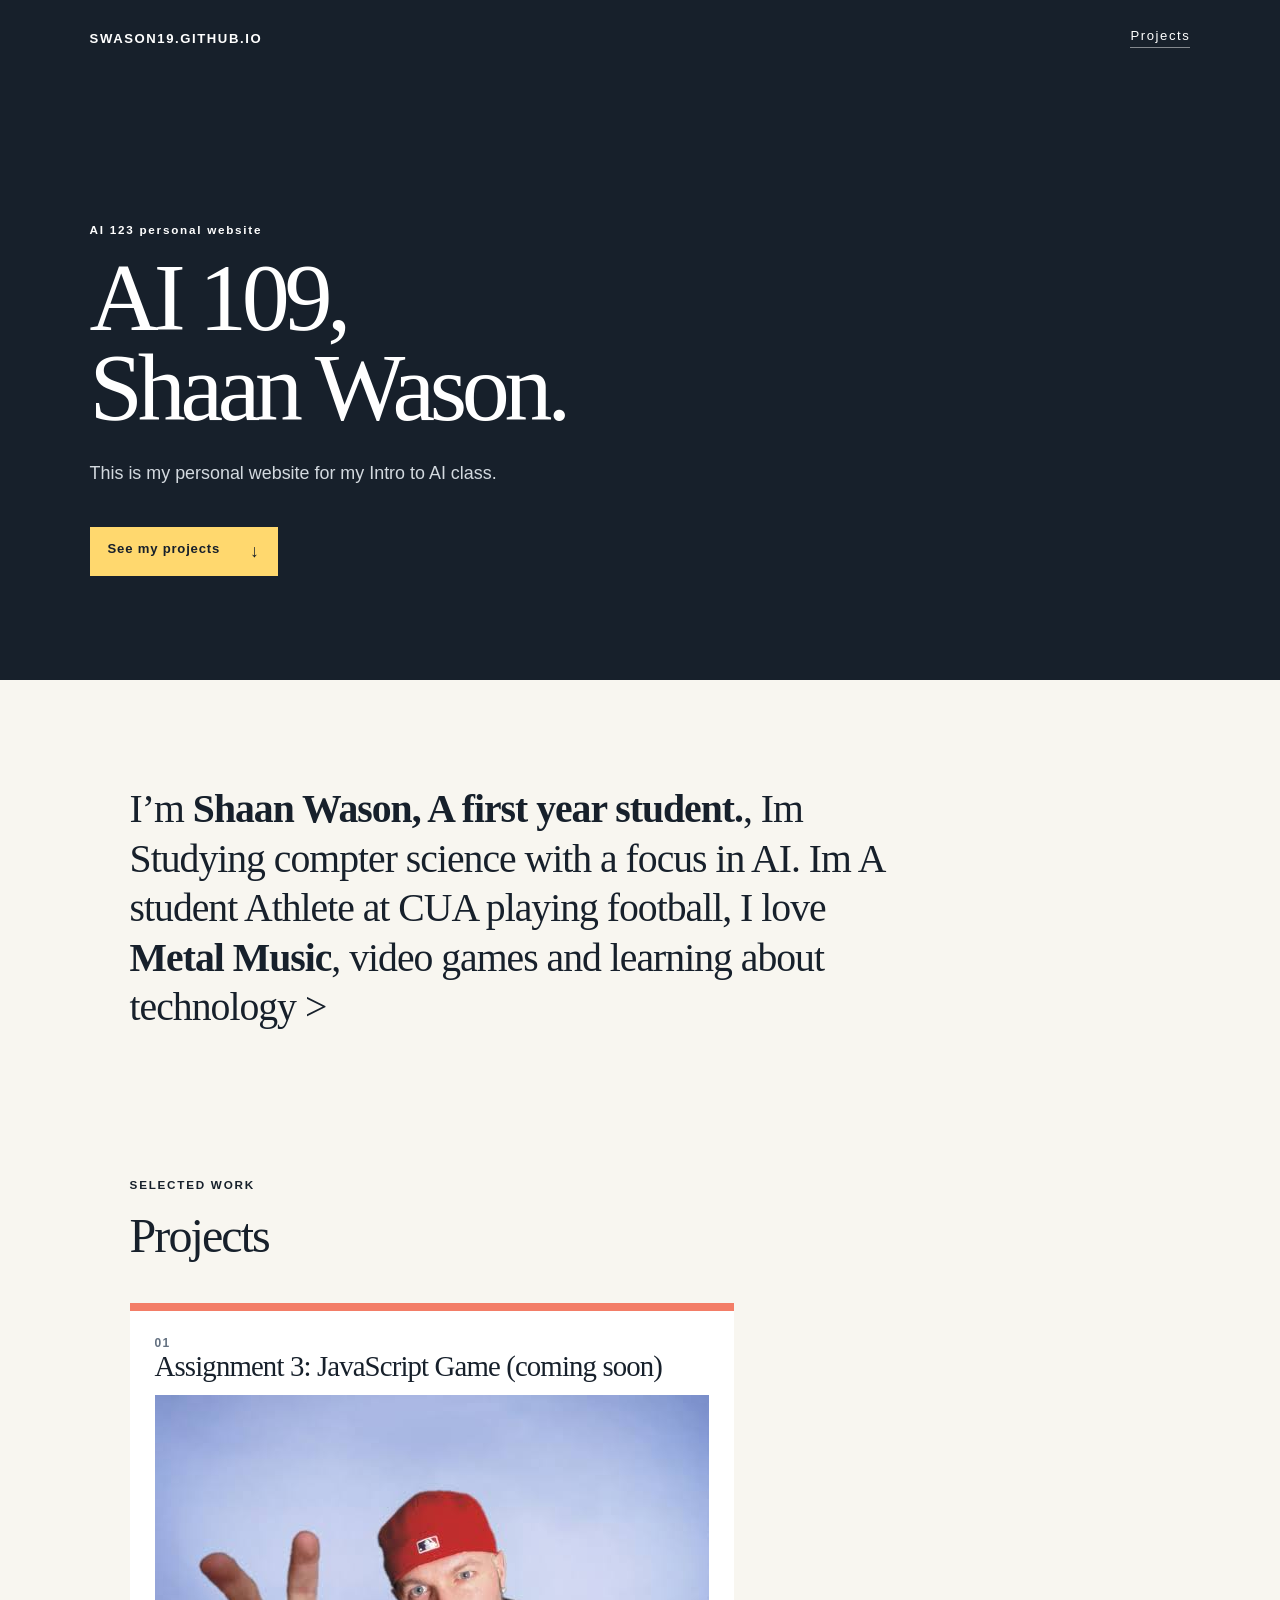
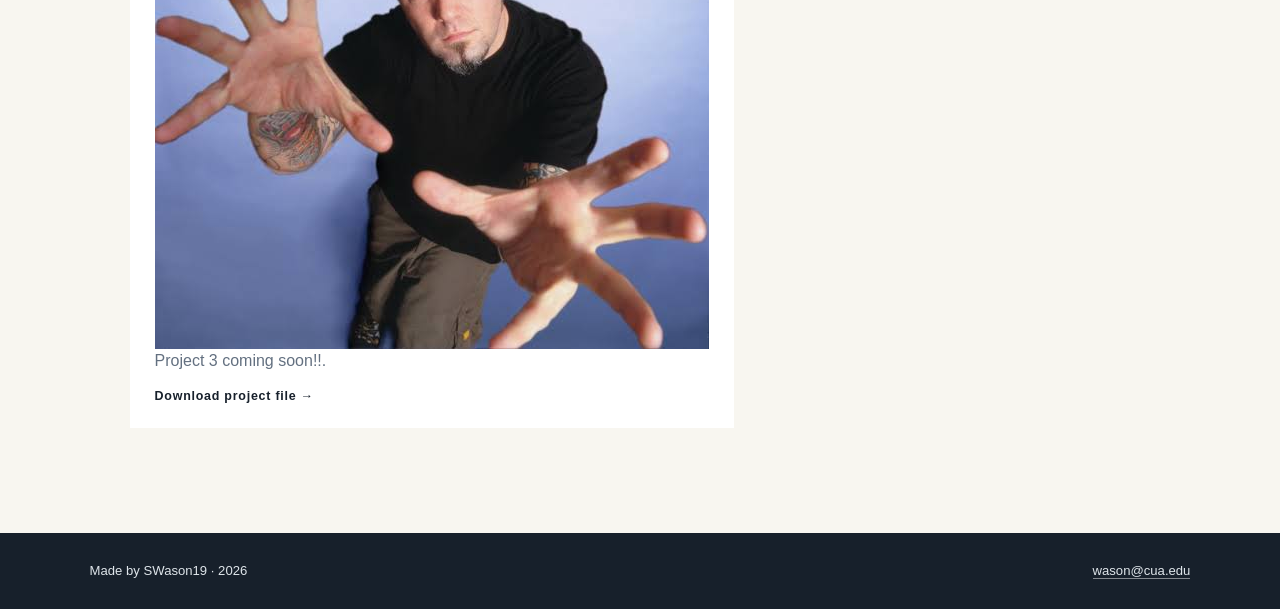
==== index.html @ d53ec3f6 "Add project image" ====
<!doctype html>
<html lang="en">
  <head>
    <meta charset="UTF-8" />
    <meta name="viewport" content="width=device-width, initial-scale=1.0" />
    <meta name="description" content="A home for projects, notes, and files." />
    <title>SWason19.github.io | Projects</title>
    <link rel="stylesheet" href="style.css" />
  </head>
  <body>
    <!-- EDIT: Change your name, headline, and paragraph below. -->
    <header class="hero">
      <nav class="nav">
        <a class="logo" href="#top">SWASON19.GITHUB.IO</a>
        <a class="nav-link" href="#projects">Projects</a>
      </nav>
      <div class="hero-content" id="top">
        <p class="eyebrow">AI 123 personal website</p>
        <h1>AI 109,<br />Shaan Wason.</h1>
        <p class="intro">This is my personal website for my Intro to AI class. <code></code> </p>
        <a class="button" href="#projects">See my projects <span>↓</span></a>
      </div>
    </header>

    <main>
      <section class="about">
        <!-- EDIT: Replace this with a short introduction. -->
        <p>I’m <strong> Shaan Wason, A first year student.</strong>, Im Studying compter science with a focus in AI. Im A student Athlete at CUA playing football, I love <strong> Metal Music</strong>, video games and learning about technology </strong>>
      </section>

      <section class="projects" id="projects">
        <div class="section-heading">
          <p class="eyebrow">SELECTED WORK</p>
          <h2>Projects</h2>
        </div>

        <div class="project-grid">
          <!-- COPY this article block to add another project. -->
          <article class="project-card accent-coral">
            <p class="project-number">01</p>
            <h3>Assignment 3: JavaScript Game (coming soon)</h3>
            <img src="Durstingit.JPEG" alt="Project 3 Image">
            <p>Project 3 coming soon!!.</p>
            <!-- Put files in /projects/ and update this link. -->
            <a href="AI109_project#3" download>Download project file →</a>
          </article>

          
          
          </article>
        </div>
      </section>
    </main>

    <footer>
      <p>Made by SWason19 · <span id="year"></span></p>
      <!-- EDIT: Add your email, social link, or delete this line. -->
      <a href="mailto:wason@cua.edu">wason@cua.edu</a>
    </footer>

    <script src="script.js"></script>
  </body>
</html>
---- style.css ----
:root {
  --ink: #17202b;
  --paper: #f8f6f0;
  --muted: #637080;
  --coral: #f37d67;
  --blue: #77b9e6;
  --yellow: #ffd86e;
}

* { box-sizing: border-box; }
html { scroll-behavior: smooth; }
body { margin: 0; color: var(--ink); background: var(--paper); font-family: Arial, Helvetica, sans-serif; }
.hero { min-height: 680px; padding: 28px clamp(24px, 7vw, 112px) 70px; background: var(--ink); color: white; }
.nav { display: flex; justify-content: space-between; align-items: center; font-size: .82rem; letter-spacing: .12em; }
.logo, .nav-link, .project-card a, footer a { color: inherit; text-decoration: none; }
.logo { font-weight: 800; }
.nav-link { border-bottom: 1px solid #fff7; padding-bottom: 4px; }
.hero-content { max-width: 850px; padding-top: clamp(105px, 16vw, 175px); }
.eyebrow { margin: 0 0 17px; font-size: .73rem; font-weight: 700; letter-spacing: .15em; }
h1, h2, h3, p { margin-top: 0; }
h1 { margin-bottom: 26px; font-family: Georgia, 'Times New Roman', serif; font-size: clamp(3.15rem, 7.5vw, 7rem); font-weight: 400; line-height: .94; letter-spacing: -.055em; }
.intro { max-width: 490px; color: #d3d9df; font-size: 1.12rem; line-height: 1.65; }
code { color: #fff; font-size: .9em; }
.button { display: inline-flex; gap: 30px; margin-top: 20px; padding: 14px 18px; color: var(--ink); background: var(--yellow); font-size: .82rem; font-weight: 800; letter-spacing: .06em; text-decoration: none; }
.button span { font-size: 1.1rem; }
main { max-width: 1200px; margin: auto; padding: 0 clamp(24px, 7vw, 112px); }
.about { padding: 105px 0; max-width: 760px; }
.about p { font-family: Georgia, 'Times New Roman', serif; font-size: clamp(1.65rem, 3.1vw, 2.55rem); line-height: 1.25; letter-spacing: -.025em; }
.projects { padding-bottom: 105px; }
.section-heading { margin-bottom: 35px; }
h2 { font-family: Georgia, 'Times New Roman', serif; font-size: 3rem; font-weight: 400; letter-spacing: -.04em; }
.project-grid { display: grid; grid-template-columns: repeat(3, 1fr); gap: 18px; }
.project-card { min-height: 310px; display: flex; flex-direction: column; padding: 25px; background: white; border-top: 8px solid; }
.accent-coral { border-color: var(--coral); }
.accent-blue { border-color: var(--blue); }
.accent-yellow { border-color: var(--yellow); }
.project-number { margin-bottom: auto; color: var(--muted); font-size: .75rem; font-weight: bold; letter-spacing: .1em; }
h3 { margin-bottom: 12px; font-family: Georgia, 'Times New Roman', serif; font-size: 1.8rem; font-weight: 400; letter-spacing: -.03em; }
.project-card > p:not(.project-number) { color: var(--muted); line-height: 1.55; }
.project-card a { margin-top: auto; font-size: .78rem; font-weight: 800; letter-spacing: .06em; }
.project-card a span { margin-left: 8px; font-size: 1.1rem; }
footer { display: flex; justify-content: space-between; gap: 20px; padding: 30px clamp(24px, 7vw, 112px); color: #dfe5ea; background: var(--ink); font-size: .82rem; }
footer p { margin: 0; }
footer a { border-bottom: 1px solid #fff7; }
@media (max-width: 720px) { .hero { min-height: 580px; } .project-grid { grid-template-columns: 1fr; } .project-card { min-height: 255px; } footer { flex-direction: column; } }
.project-image {
  width: 100%;
  height: 160px;
  object-fit: cover;
  display: block;
  margin-bottom: 18px;
}
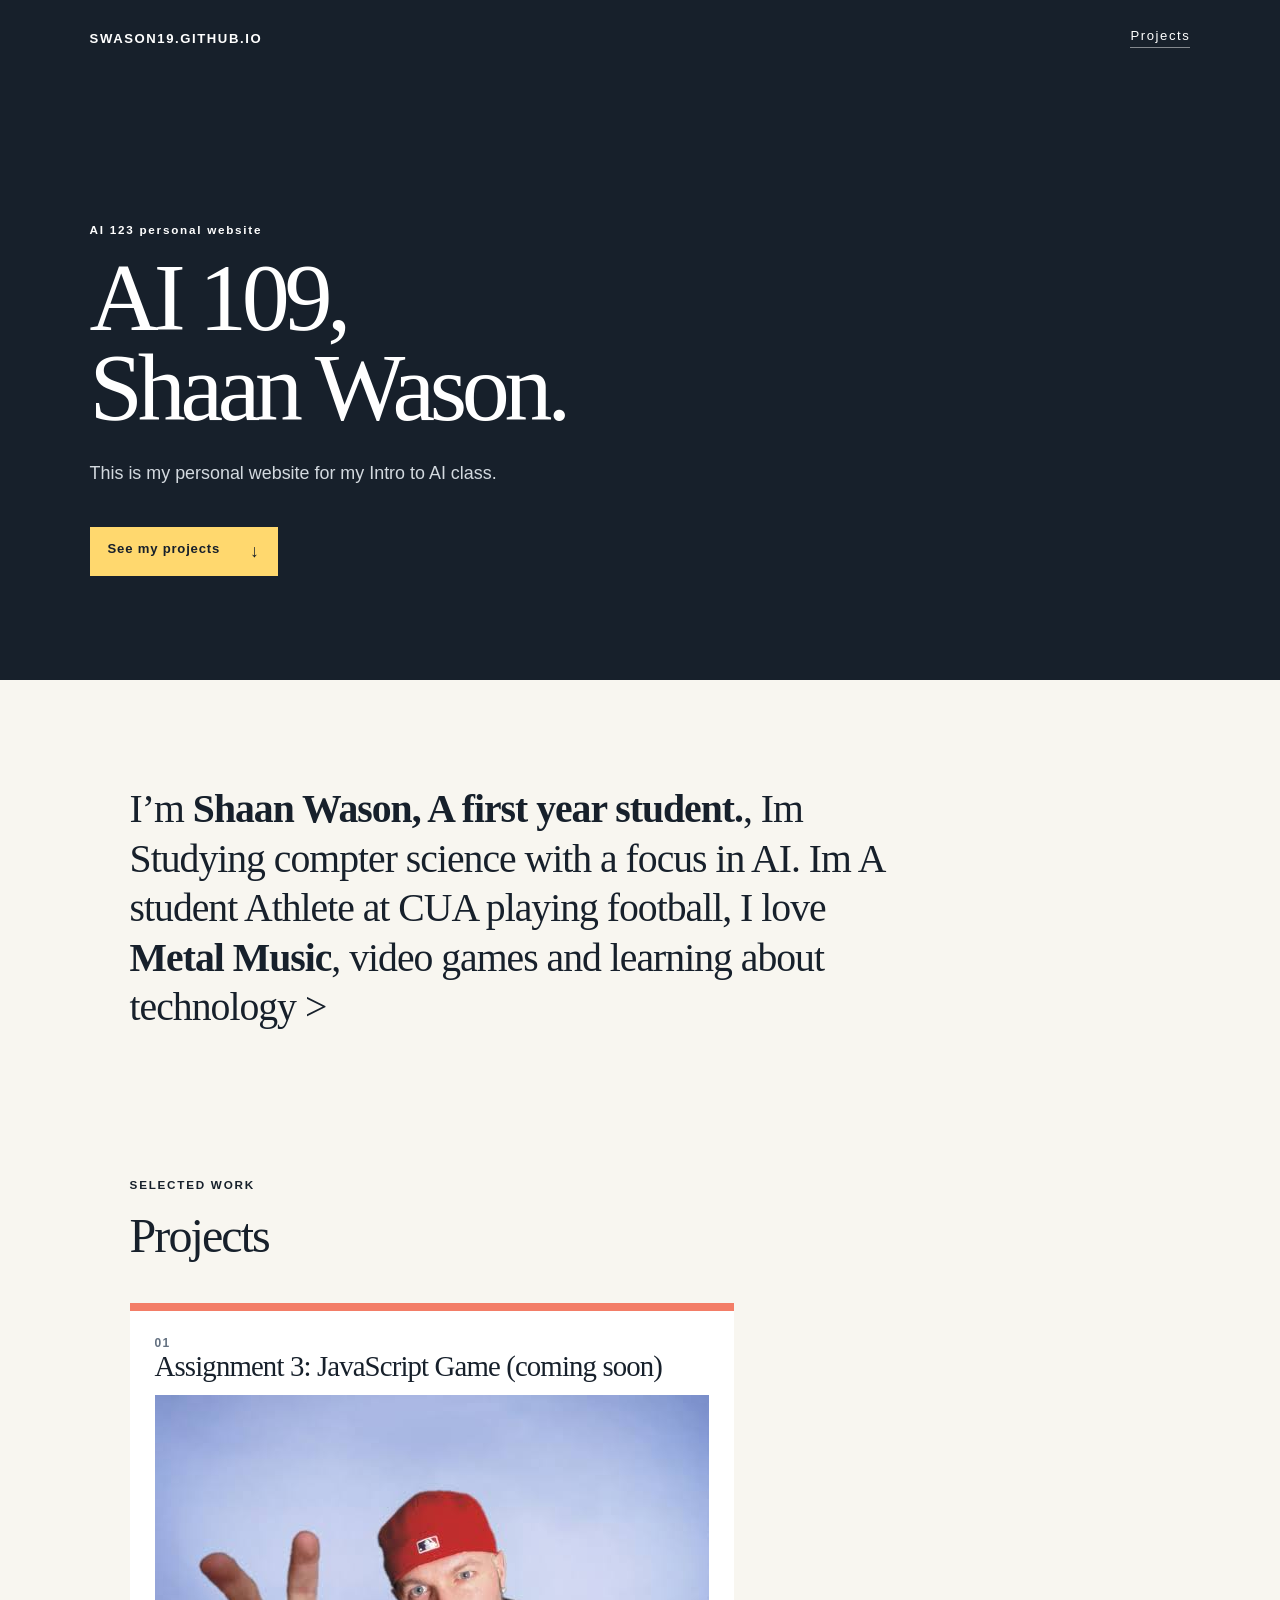
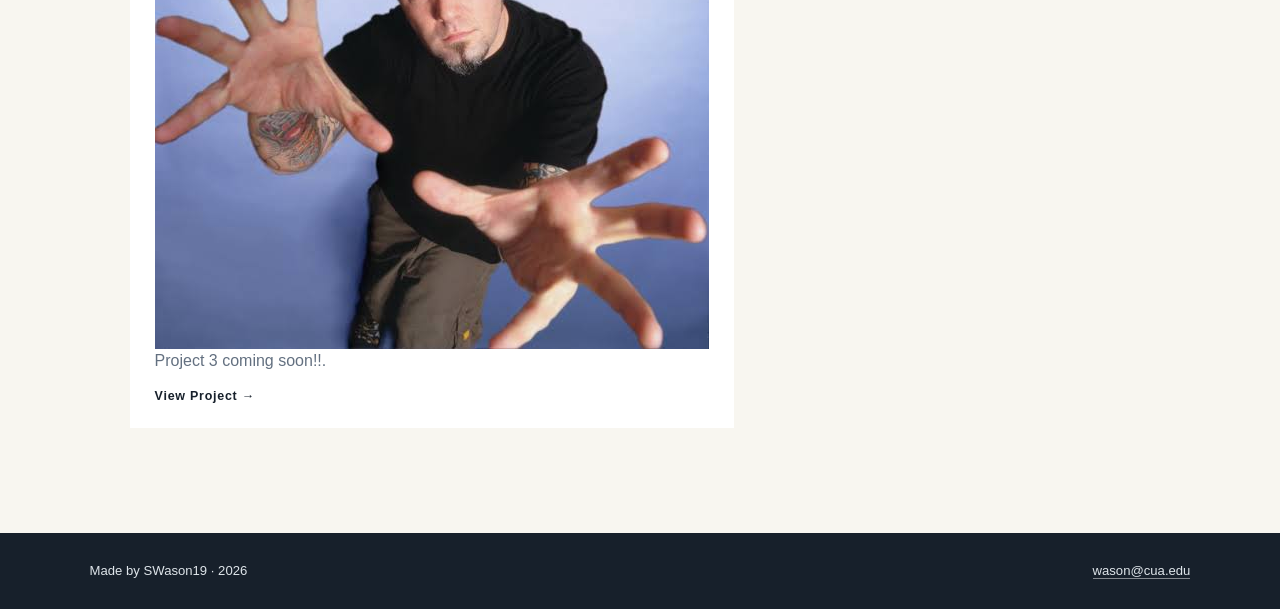
==== commit 15e8568f: "Update website text" ====
--- a/index.html
+++ b/index.html
@@ -42,7 +42,7 @@
             <img src="Durstingit.JPEG" alt="Project 3 Image">
             <p>Project 3 coming soon!!.</p>
             <!-- Put files in /projects/ and update this link. -->
-            <a href="AI109_project#3" download>Download project file →</a>
+            <a href="AI109_project#3" download>View Project →</a>
           </article>
 
           
--- a/style.css
+++ b/style.css
@@ -44,8 +44,8 @@
 footer a { border-bottom: 1px solid #fff7; }
 @media (max-width: 720px) { .hero { min-height: 580px; } .project-grid { grid-template-columns: 1fr; } .project-card { min-height: 255px; } footer { flex-direction: column; } }
 .project-image {
-  width: 100%;
-  height: 160px;
+  width: 70%;
+  height: 145px;
   object-fit: cover;
   display: block;
   margin-bottom: 18px;
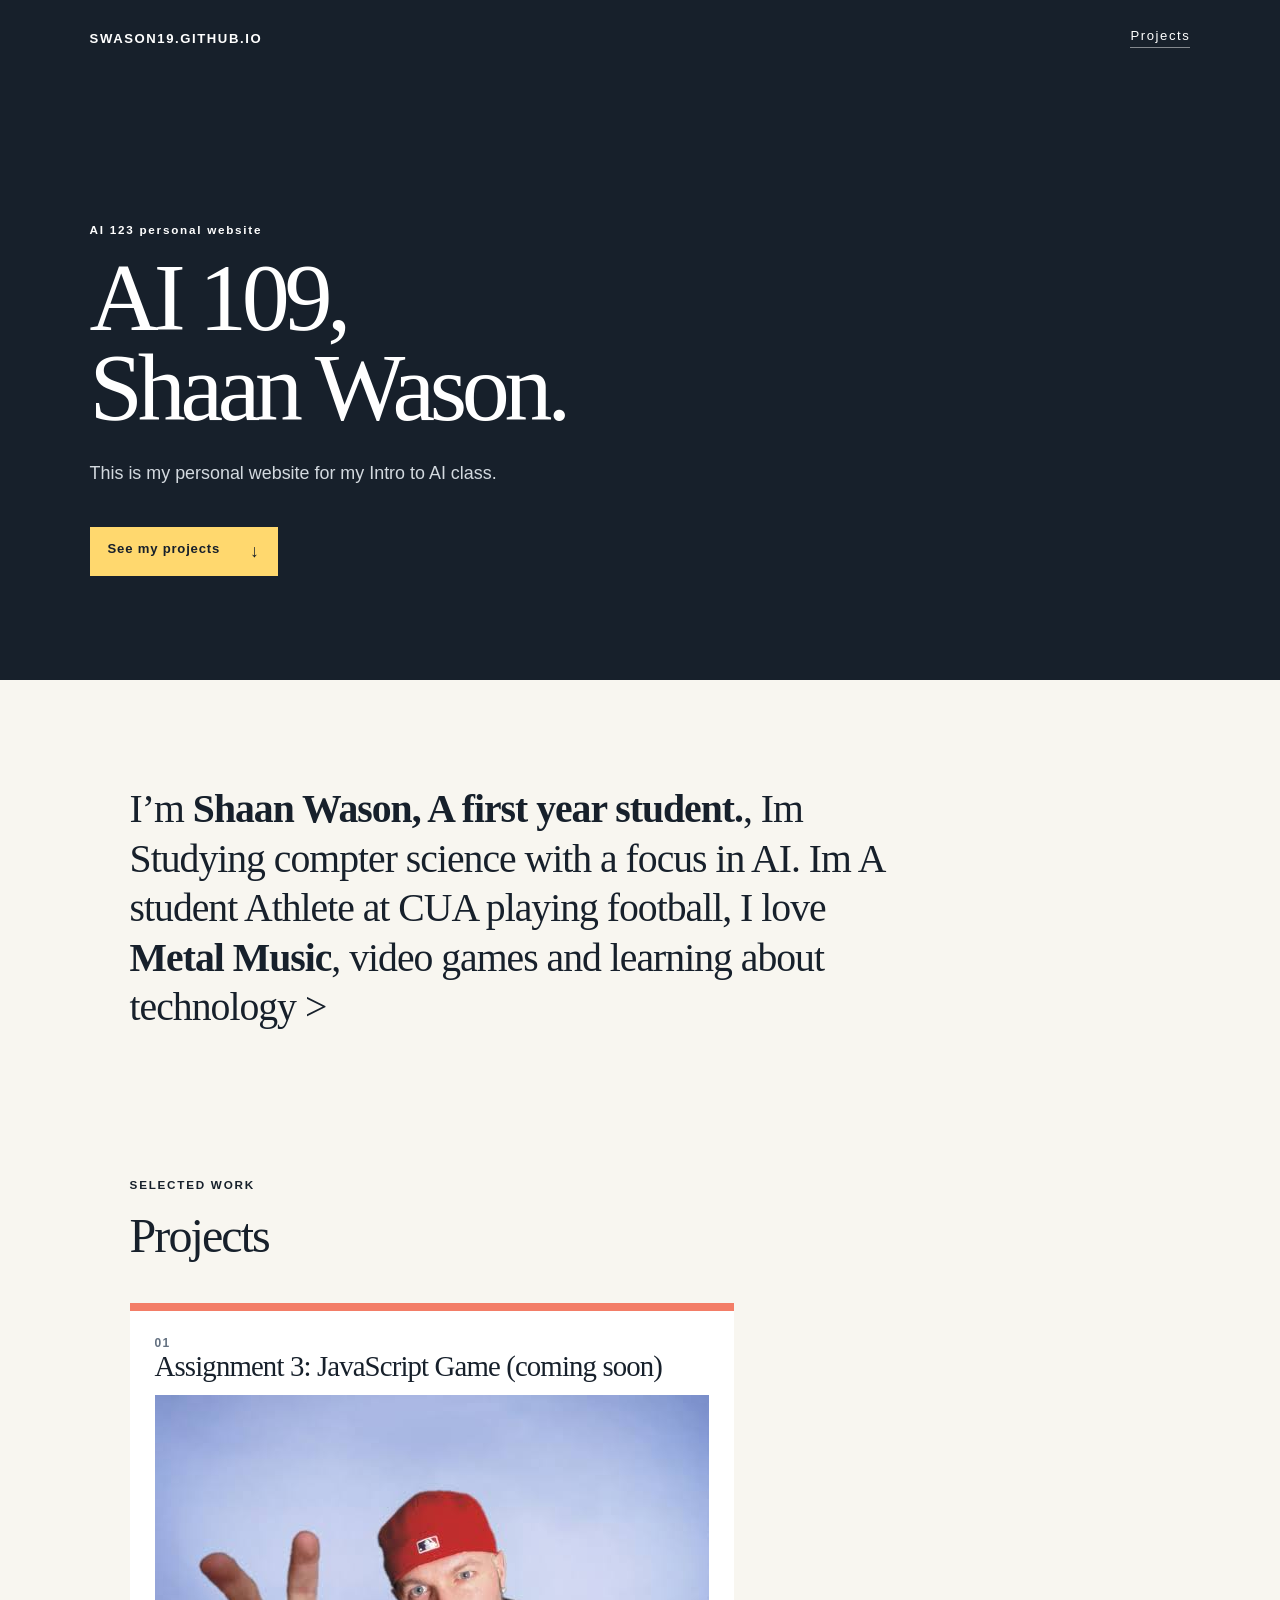
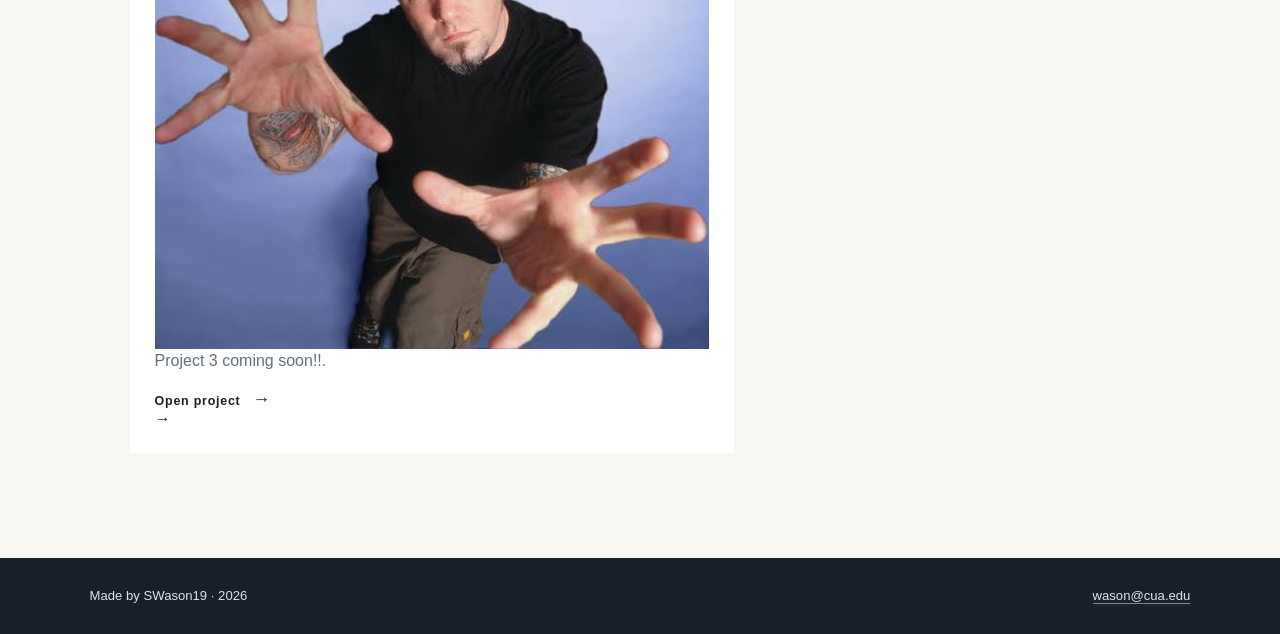
==== commit 1bd7afd5: "Add Assignment 3 project page" ====
--- a/index.html
+++ b/index.html
@@ -42,7 +42,7 @@
             <img src="Durstingit.JPEG" alt="Project 3 Image">
             <p>Project 3 coming soon!!.</p>
             <!-- Put files in /projects/ and update this link. -->
-            <a href="AI109_project#3" download>View Project →</a>
+            <a href="AI109_project#3" download><a href="projects/assignment-3/">Open project <span>→</span></a> →</a>
           </article>
 
           
--- a/style.css
+++ b/style.css
@@ -44,8 +44,8 @@
 footer a { border-bottom: 1px solid #fff7; }
 @media (max-width: 720px) { .hero { min-height: 580px; } .project-grid { grid-template-columns: 1fr; } .project-card { min-height: 255px; } footer { flex-direction: column; } }
 .project-image {
-  width: 70%;
-  height: 145px;
+  width: 35%;
+  height: 110px;
   object-fit: cover;
   display: block;
   margin-bottom: 18px;
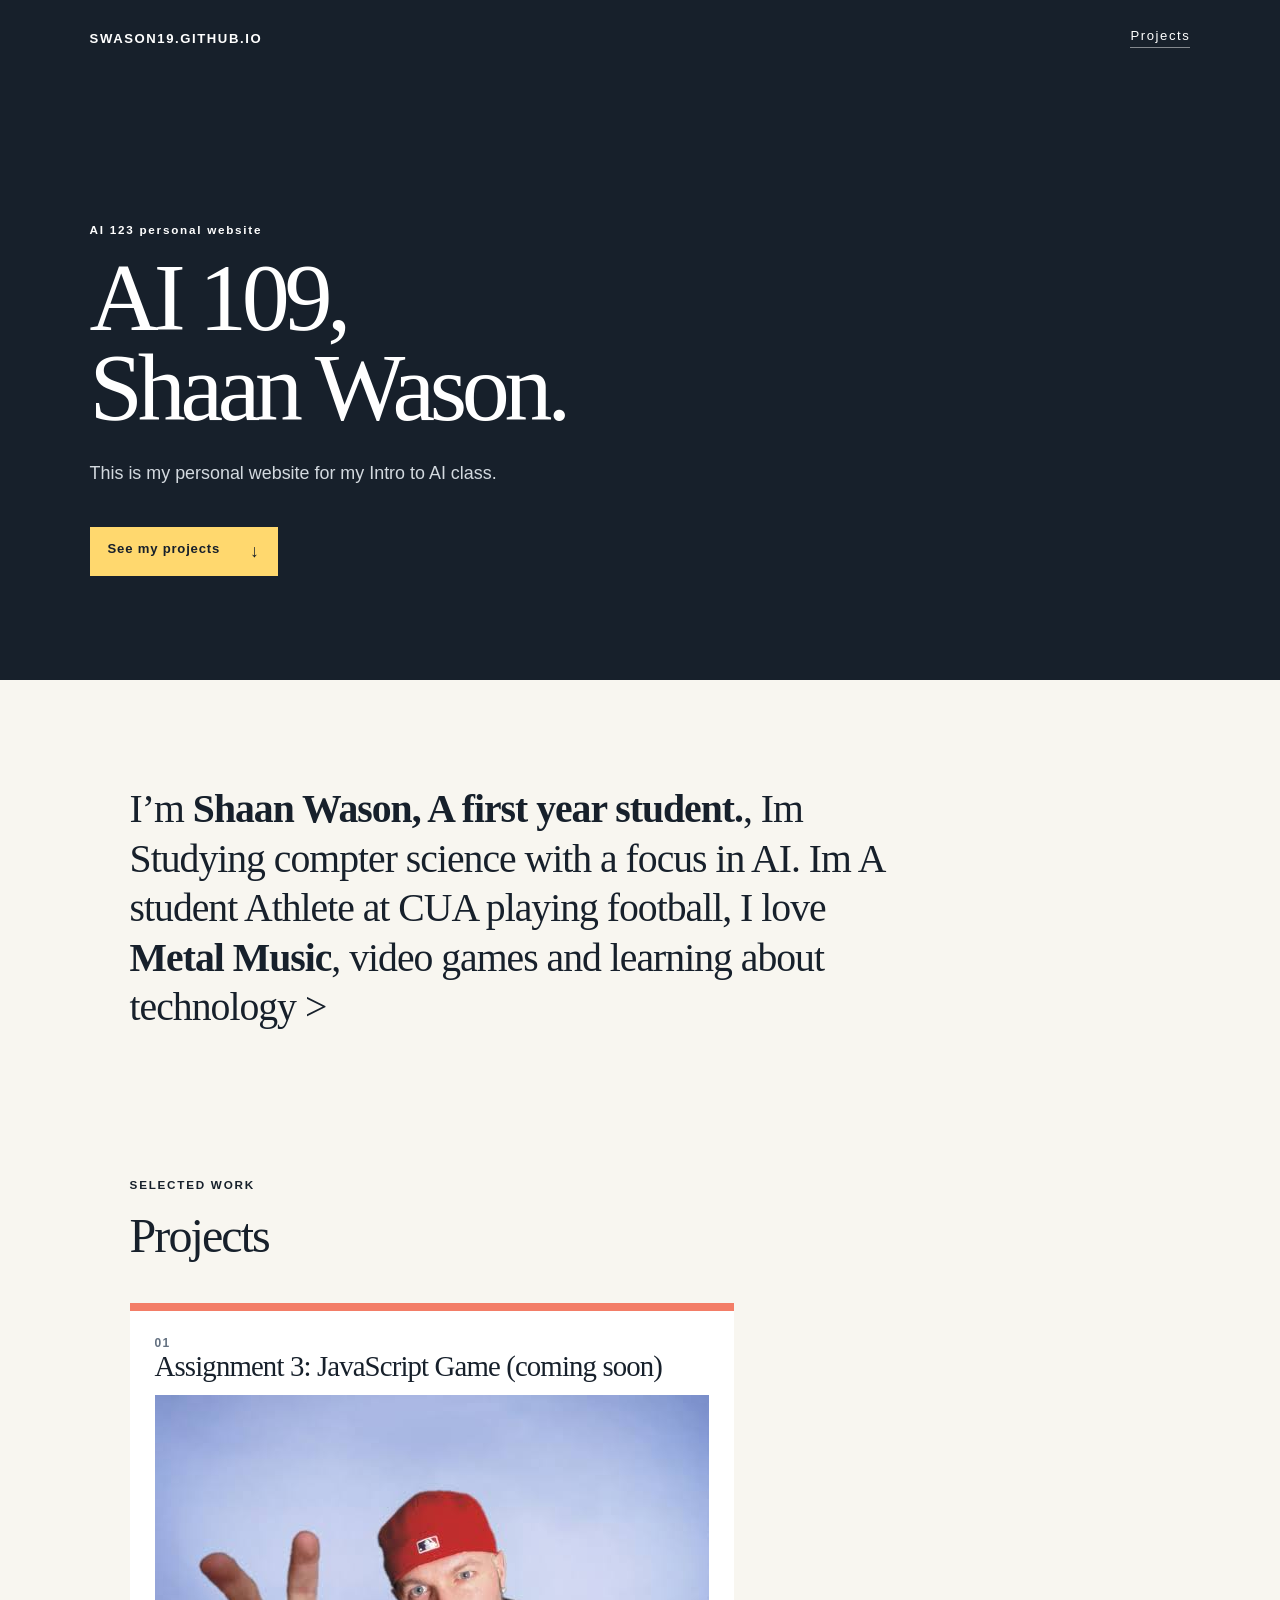
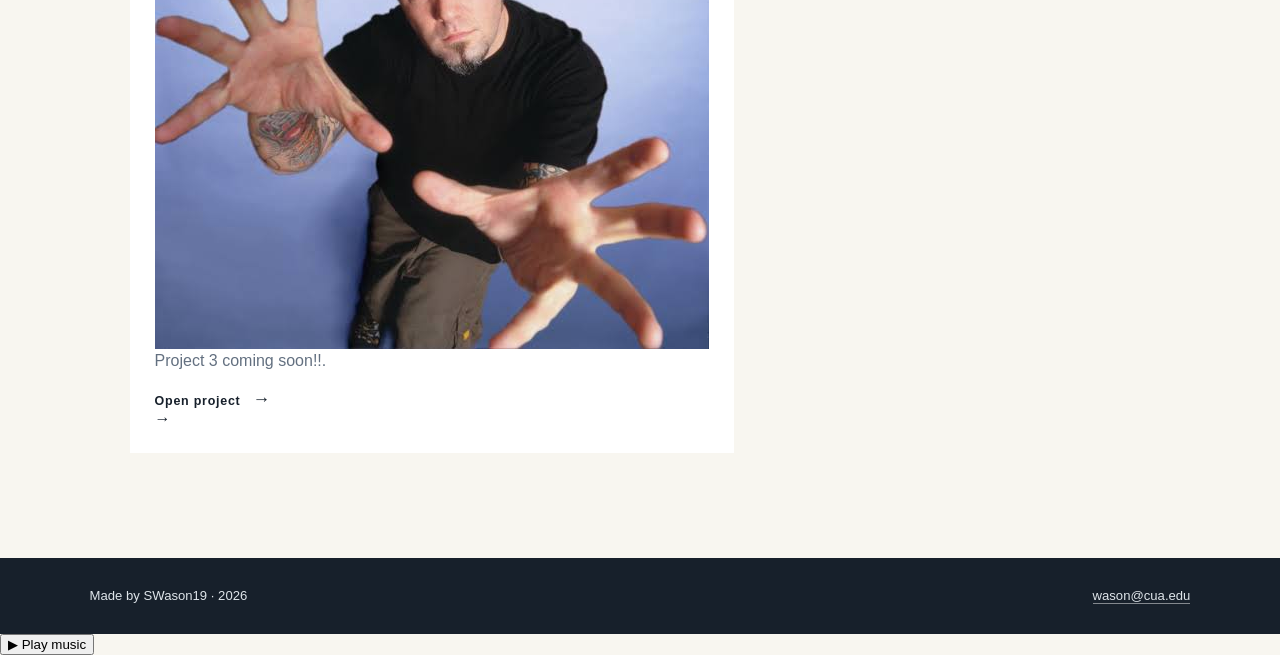
==== commit 27cb466e: "Add background music button" ====
--- a/index.html
+++ b/index.html
@@ -42,7 +42,7 @@
             <img src="Durstingit.JPEG" alt="Project 3 Image">
             <p>Project 3 coming soon!!.</p>
             <!-- Put files in /projects/ and update this link. -->
-            <a href="AI109_project#3" download><a href="projects/assignment-3/">Open project <span>→</span></a> →</a>
+            <a href="AI109_project#3" download><a href="index.htm">Open project <span>→</span></a> →</a>
           </article>
 
           
@@ -59,5 +59,29 @@
     </footer>
 
     <script src="script.js"></script>
+
+<audio id="background-music" loop>
+  <source src="What If (Remastered 2024).mp3" type="audio/mpeg">
+</audio>
+
+<button id="music-button">▶ Play music</button>
+
+<script>
+  const music = document.getElementById("background-music");
+  const button = document.getElementById("music-button");
+
+  button.addEventListener("click", () => {
+    if (music.paused) {
+      music.play();
+      button.textContent = "❚❚ Pause music";
+    } else {
+      music.pause();
+      button.textContent = "▶ Play music";
+    }
+  });
+</script>
+
+
+
   </body>
 </html>
